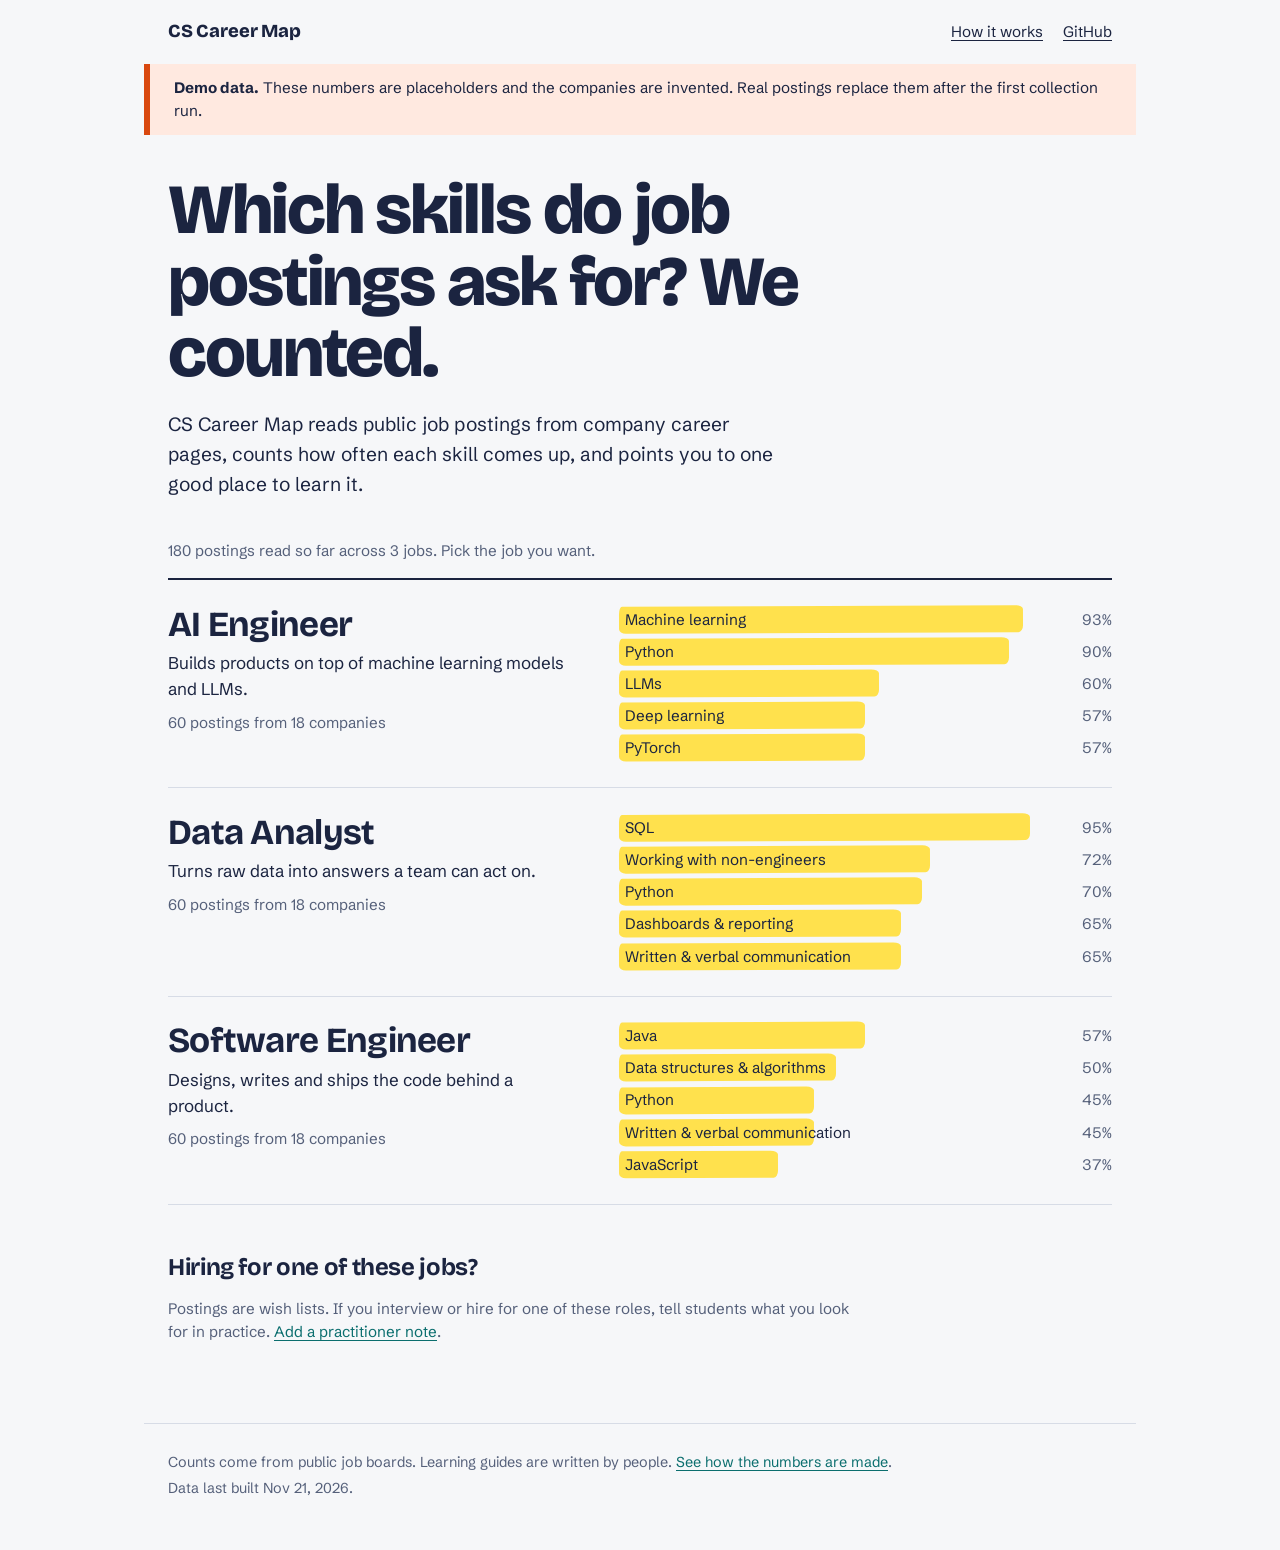
==== docs/index.html @ 04bcc6b8 "First version: collector, site, coach skill, docs Site shows labeled demo data until the first real " ====
<!DOCTYPE html>
<html lang="en">
<head>
<meta charset="utf-8">
<meta name="viewport" content="width=device-width, initial-scale=1">
<title>CS Career Map</title>
<meta name="description" content="Which skills do job postings ask for? Counted from public company job boards, with one good place to learn each skill.">
<link rel="icon" href="data:image/svg+xml,%3Csvg xmlns='http://www.w3.org/2000/svg' viewBox='0 0 32 32'%3E%3Crect width='32' height='32' rx='6' fill='%231b2440'/%3E%3Crect x='6' y='9' width='20' height='5' rx='2' fill='%23ffe14d'/%3E%3Crect x='6' y='18' width='12' height='5' rx='2' fill='%23ffe14d'/%3E%3C/svg%3E">
<link rel="preconnect" href="https://fonts.googleapis.com">
<link rel="preconnect" href="https://fonts.gstatic.com" crossorigin>
<link href="https://fonts.googleapis.com/css2?family=Bricolage+Grotesque:opsz,wght@12..96,500;12..96,700;12..96,800&family=Schibsted+Grotesk:wght@400;500;700&display=swap" rel="stylesheet">
<link rel="stylesheet" href="styles.css">
</head>
<body>
<a class="skip" href="#main">Skip to content</a>
<header class="top">
  <a class="brand" href="#home">CS Career Map</a>
  <nav aria-label="Site">
    <a href="#how-it-works">How it works</a>
    <a id="repo-link" href="https://github.com/EmmaZhao422/cs-career-map">GitHub</a>
  </nav>
</header>
<div id="demo-banner" class="demo" hidden>
  <strong>Demo data.</strong> These numbers are placeholders and the companies are invented.
  Real postings replace them after the first collection run.
</div>
<main id="main" tabindex="-1">
  <p class="loading">Loading the map…</p>
</main>
<footer class="foot">
  <p>Counts come from public job boards. Learning guides are written by people.
     <a href="#how-it-works">See how the numbers are made</a>.</p>
  <p id="updated"></p>
</footer>
<script src="app.js"></script>
</body>
</html>
---- docs/styles.css ----
:root {
  --paper: #f6f7f9;
  --sheet: #ffffff;
  --ink: #1b2440;
  --soft: #55607a;
  --rule: #d7dce6;
  --marker: #ffe14d;
  --marker-dim: #fff3ad;
  --teal: #0b6e6e;
  --warn-bg: #ffe9e0;
  --display: "Bricolage Grotesque", "Schibsted Grotesk", system-ui, sans-serif;
  --body: "Schibsted Grotesk", system-ui, -apple-system, "Segoe UI", sans-serif;
  --measure: 62rem;
}

* { box-sizing: border-box; }
html { -webkit-text-size-adjust: 100%; }
body {
  margin: 0;
  background: var(--paper);
  color: var(--ink);
  font: 400 1.0625rem/1.55 var(--body);
}
a { color: var(--teal); text-underline-offset: 0.18em; }
a:hover { text-decoration-thickness: 2px; }
:focus-visible { outline: 3px solid var(--teal); outline-offset: 3px; border-radius: 2px; }
[hidden] { display: none !important; }

.skip { position: absolute; left: -999px; top: 0; background: var(--ink); color: #fff; padding: 0.5rem 1rem; }
.skip:focus { left: 0; z-index: 10; }

.top, main, .foot, .demo { max-width: var(--measure); margin-inline: auto; padding-inline: 1.5rem; }
.top { display: flex; justify-content: space-between; align-items: baseline; gap: 1rem; padding-block: 1.25rem; }
.brand { font: 800 1.15rem/1 var(--display); color: var(--ink); text-decoration: none; letter-spacing: -0.01em; }
.top nav { display: flex; gap: 1.25rem; font-size: 0.95rem; }
.top nav a { color: var(--ink); }

.demo {
  background: var(--warn-bg);
  border-left: 6px solid #d9480f;
  padding-block: 0.75rem;
  font-size: 0.95rem;
}

main { padding-block: 2.5rem 4rem; min-height: 60vh; }
main:focus { outline: none; }
.loading, .error { color: var(--soft); }

/* ---------- type ---------- */
h1 { font: 800 clamp(2.3rem, 6.2vw, 4.4rem)/1.02 var(--display); letter-spacing: -0.03em; margin: 0 0 1.25rem; max-width: 16ch; }
h1.role-title { max-width: none; }
h2 { font: 700 1.5rem/1.2 var(--display); letter-spacing: -0.015em; margin: 3rem 0 0.5rem; }
h3 { font: 700 1rem/1.3 var(--body); margin: 1.25rem 0 0.25rem; }
.lede { font-size: 1.2rem; max-width: 38rem; margin: 0 0 2.5rem; color: var(--ink); }
.note { color: var(--soft); font-size: 0.95rem; max-width: 44rem; }
.back { display: inline-block; margin-bottom: 1.5rem; font-size: 0.95rem; }

/* the marker stroke: its width is the share of postings */
.stroke {
  background: var(--marker);
  border-radius: 0.2em 0.5em 0.3em 0.45em / 0.5em 0.25em 0.45em 0.3em;
  transform: rotate(-0.25deg);
}

/* ---------- home: job list ---------- */
.jobs { list-style: none; margin: 0; padding: 0; border-top: 2px solid var(--ink); }
.jobs li { border-bottom: 1px solid var(--rule); }
.job { display: grid; grid-template-columns: minmax(0, 5fr) minmax(0, 6fr); gap: 1rem 2.5rem; padding: 1.6rem 0; color: inherit; text-decoration: none; }
.job:hover .job-name { text-decoration: underline; text-decoration-thickness: 3px; text-underline-offset: 0.15em; }
.job-name { font: 700 clamp(1.6rem, 3.4vw, 2.2rem)/1.1 var(--display); letter-spacing: -0.02em; margin: 0 0 0.35rem; }
.job-blurb { margin: 0 0 0.5rem; }
.job-count { margin: 0; color: var(--soft); font-size: 0.95rem; }
.mini { list-style: none; margin: 0; padding: 0; display: grid; gap: 0.3rem; align-content: center; }
.mini li { border: 0; display: grid; grid-template-columns: minmax(0, 1fr) 3rem; gap: 0.75rem; align-items: center; font-size: 0.95rem; }
.mini .track { position: relative; display: block; padding: 0.12rem 0.4rem; }
.mini .stroke { position: absolute; inset: 0 auto 0 0; }
.mini .name { position: relative; }
.mini .pct { color: var(--soft); font-variant-numeric: tabular-nums; text-align: right; }

/* ---------- role page ---------- */
.summary { font-size: 1.15rem; max-width: 44rem; margin: 0 0 1.5rem; }
.controls { display: flex; flex-wrap: wrap; gap: 0.75rem 2rem; align-items: center; margin: 1.5rem 0 0.5rem; }
.seg { display: inline-flex; border: 2px solid var(--ink); border-radius: 999px; overflow: hidden; }
.seg button { font: 500 0.95rem/1 var(--body); color: var(--ink); background: transparent; border: 0; padding: 0.55rem 1rem; cursor: pointer; }
.seg button[aria-pressed="true"] { background: var(--ink); color: #fff; }
.chips { display: flex; flex-wrap: wrap; gap: 0.4rem; }
.chips button { font: 500 0.9rem/1 var(--body); color: var(--ink); background: var(--sheet); border: 1px solid var(--rule); border-radius: 999px; padding: 0.45rem 0.8rem; cursor: pointer; }
.chips button[aria-pressed="true"] { border-color: var(--ink); box-shadow: inset 0 0 0 1px var(--ink); }

.band h2 { display: flex; flex-wrap: wrap; align-items: baseline; gap: 0.75rem; border-bottom: 2px solid var(--ink); padding-bottom: 0.4rem; }
.band h2 small { font: 400 0.95rem/1.3 var(--body); color: var(--soft); letter-spacing: 0; }
.skills { list-style: none; margin: 0; padding: 0; }
.skills > li { border-bottom: 1px solid var(--rule); }
.skill-btn {
  position: relative; display: grid; grid-template-columns: minmax(0, 1fr) auto; align-items: center; gap: 1rem;
  width: 100%; padding: 0.7rem 0.5rem; background: transparent; border: 0; color: inherit; font: inherit; text-align: left; cursor: pointer;
}
.skill-btn .track { position: relative; min-height: 2.1rem; display: flex; align-items: center; }
.skill-btn .stroke { position: absolute; inset: 0.1rem auto 0.1rem 0; min-width: 0.5rem; transition: width 0.35s ease; }
.skill-btn .name { position: relative; font: 700 1.15rem/1.2 var(--display); padding-left: 0.5rem; }
.skill-btn .tally { font-size: 0.95rem; color: var(--soft); font-variant-numeric: tabular-nums; white-space: nowrap; }
.skill-btn .tally b { color: var(--ink); font-weight: 700; }
.skill-btn:hover .name { text-decoration: underline; }
.skill-btn[aria-expanded="true"] .stroke { background: var(--marker); }
.rare .stroke { background: var(--marker-dim); }

.detail { background: var(--sheet); border: 1px solid var(--rule); border-radius: 6px; margin: 0.25rem 0 1.25rem; padding: 0.5rem 1.25rem 1.25rem; max-width: 46rem; }
.detail p { margin: 0.2rem 0 0; }
.detail ul { margin: 0.2rem 0 0; padding-left: 1.1rem; }
.detail li { border: 0; margin: 0.2rem 0; }
.detail .by { color: var(--soft); font-size: 0.9rem; }
.detail .evidence { color: var(--soft); font-size: 0.95rem; margin-top: 0.75rem; }
.detail .ask { margin-top: 1.1rem; font-size: 0.95rem; }
.prereq { font: inherit; color: var(--teal); background: none; border: 0; padding: 0; text-decoration: underline; text-underline-offset: 0.18em; cursor: pointer; }
blockquote { margin: 0.5rem 0 0; padding-left: 0.9rem; border-left: 4px solid var(--marker); }
blockquote footer { color: var(--soft); font-size: 0.9rem; }

details { margin-top: 1rem; }
summary { cursor: pointer; font-weight: 700; }
.sources { columns: 14rem; column-gap: 2rem; list-style: none; padding: 0; margin: 0.75rem 0 0; font-size: 0.95rem; }
.sources li { break-inside: avoid; padding: 0.15rem 0; }
.sources .n { color: var(--soft); font-variant-numeric: tabular-nums; }
.postings { list-style: none; padding: 0; margin: 0.75rem 0 0; font-size: 0.95rem; max-width: 46rem; }
.postings li { padding: 0.3rem 0; border-bottom: 1px solid var(--rule); }
.postings .where { color: var(--soft); }

.steps { max-width: 44rem; padding-left: 1.25rem; }
.steps li { margin: 0.5rem 0; }
.plain { max-width: 44rem; padding-left: 1.1rem; }
.plain li { margin: 0.4rem 0; }

.foot { border-top: 1px solid var(--rule); padding-block: 1.5rem 3rem; color: var(--soft); font-size: 0.9rem; }
.foot p { margin: 0.2rem 0; }

@media (max-width: 720px) {
  body { font-size: 1rem; }
  .job { grid-template-columns: 1fr; padding: 1.25rem 0; }
  .skill-btn { grid-template-columns: 1fr; gap: 0.1rem; }
  .skill-btn .tally { padding-left: 0.5rem; white-space: normal; }
  .detail { padding-inline: 1rem; }
}
@media (prefers-reduced-motion: reduce) {
  .skill-btn .stroke { transition: none; }
  html { scroll-behavior: auto; }
}
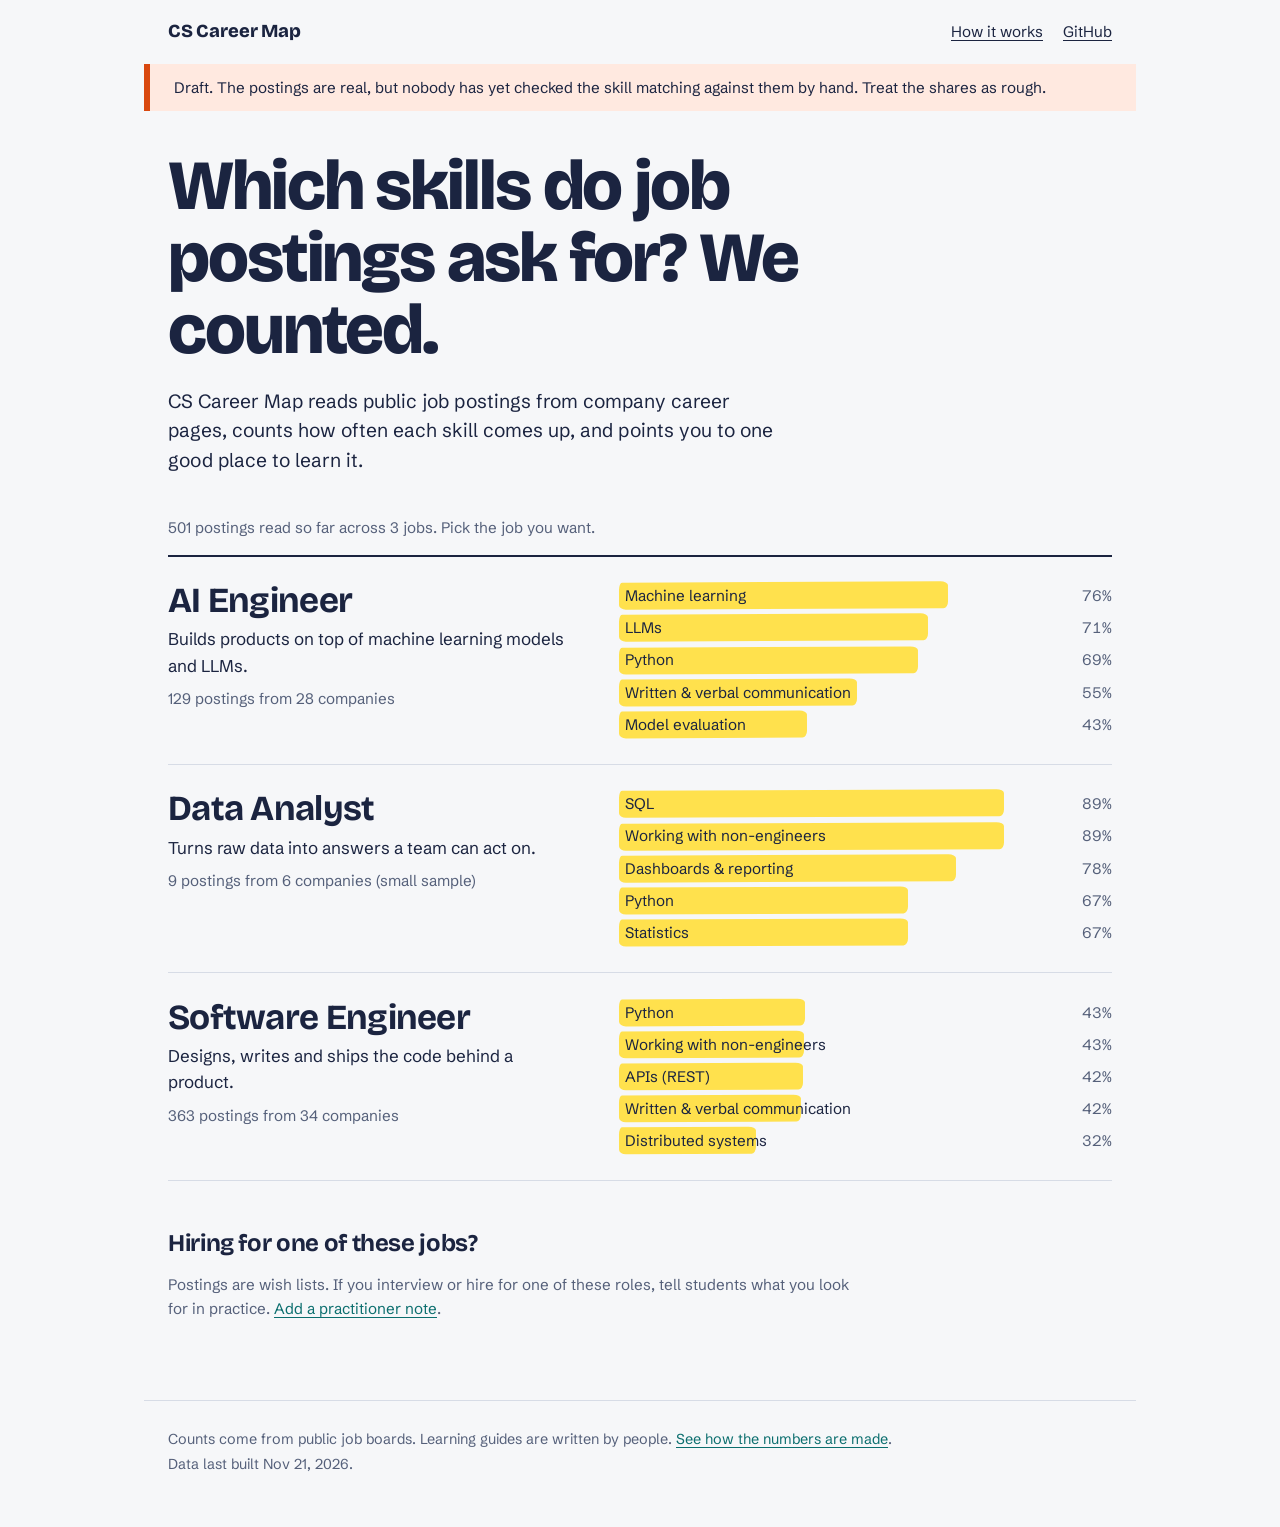
==== commit 74433fd0: "Tighten title rules after the first real run; count each job once; add draft notice - Data Analyst n" ====
--- a/docs/index.html
+++ b/docs/index.html
@@ -20,10 +20,7 @@
     <a id="repo-link" href="https://github.com/EmmaZhao422/cs-career-map">GitHub</a>
   </nav>
 </header>
-<div id="demo-banner" class="demo" hidden>
-  <strong>Demo data.</strong> These numbers are placeholders and the companies are invented.
-  Real postings replace them after the first collection run.
-</div>
+<div id="demo-banner" class="demo" role="note" hidden></div>
 <main id="main" tabindex="-1">
   <p class="loading">Loading the map…</p>
 </main>
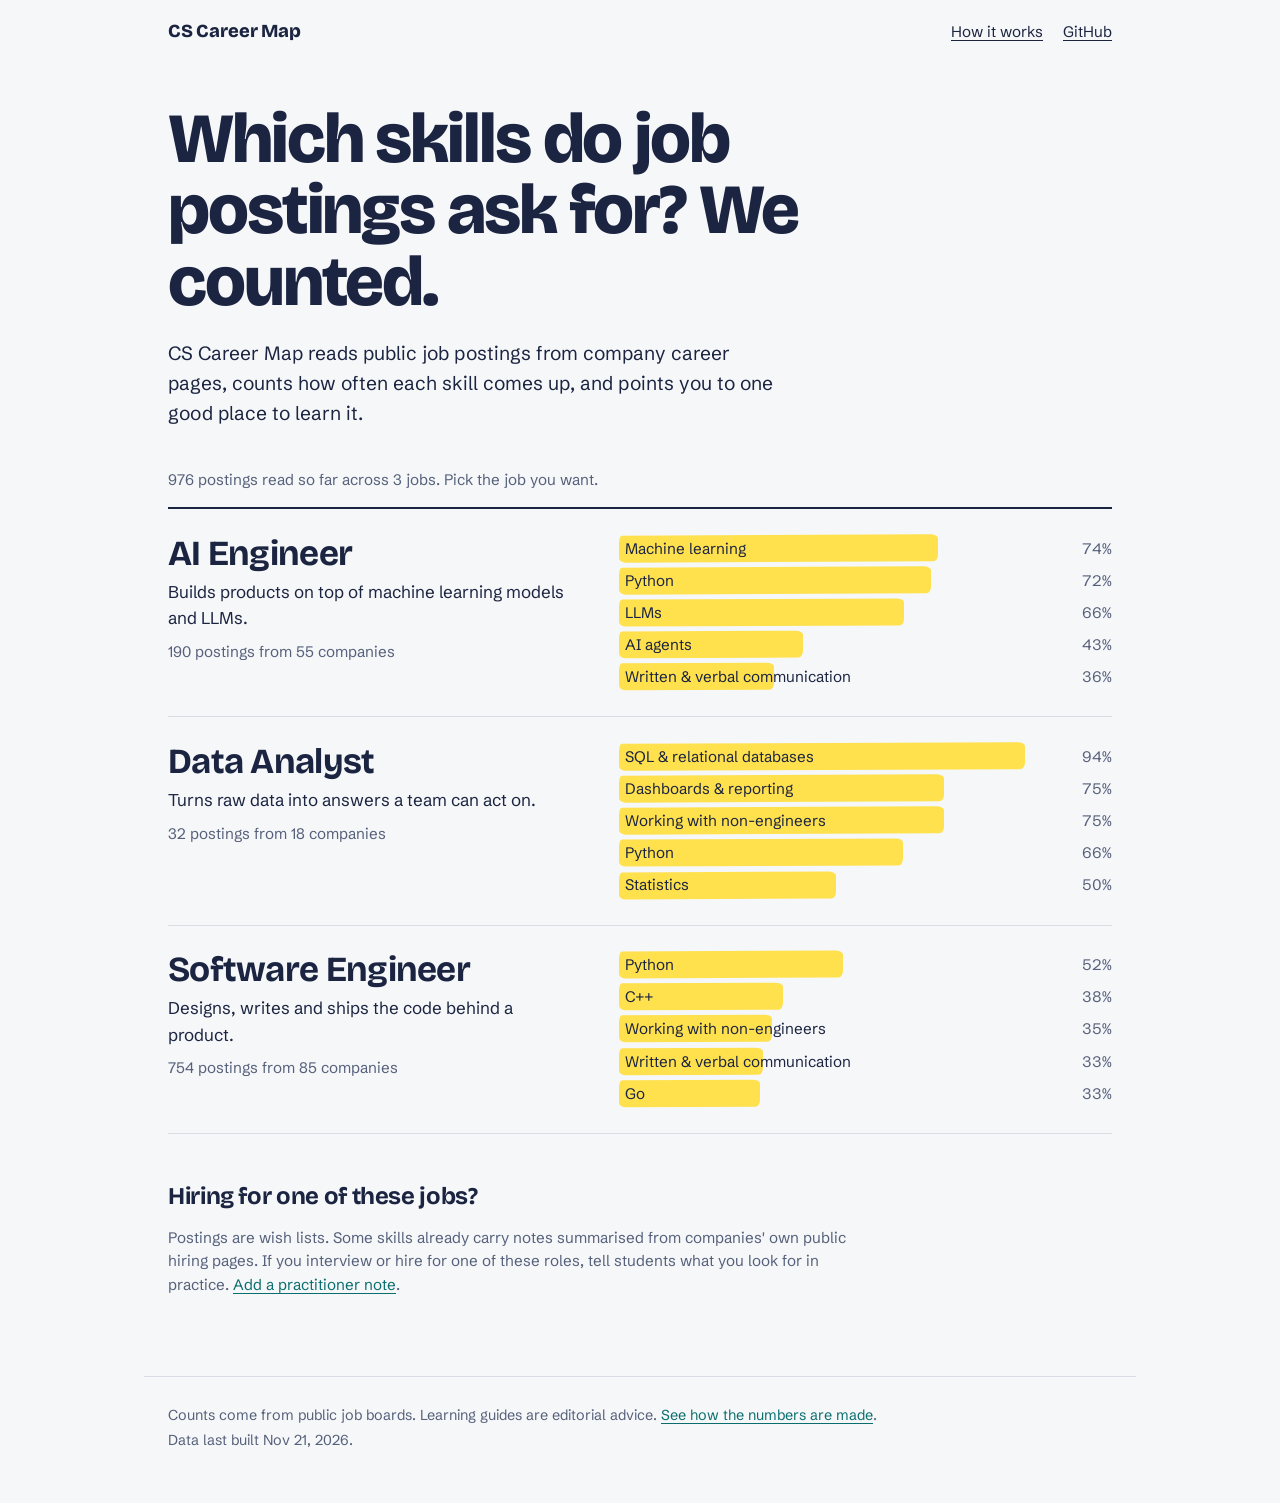
==== commit fe0194ea: "Guides for all 72 skills, hiring-side notes from public pages, coach skill fixes - 36 new learning g" ====
--- a/docs/index.html
+++ b/docs/index.html
@@ -25,7 +25,7 @@
   <p class="loading">Loading the map…</p>
 </main>
 <footer class="foot">
-  <p>Counts come from public job boards. Learning guides are written by people.
+  <p>Counts come from public job boards. Learning guides are editorial advice.
      <a href="#how-it-works">See how the numbers are made</a>.</p>
   <p id="updated"></p>
 </footer>
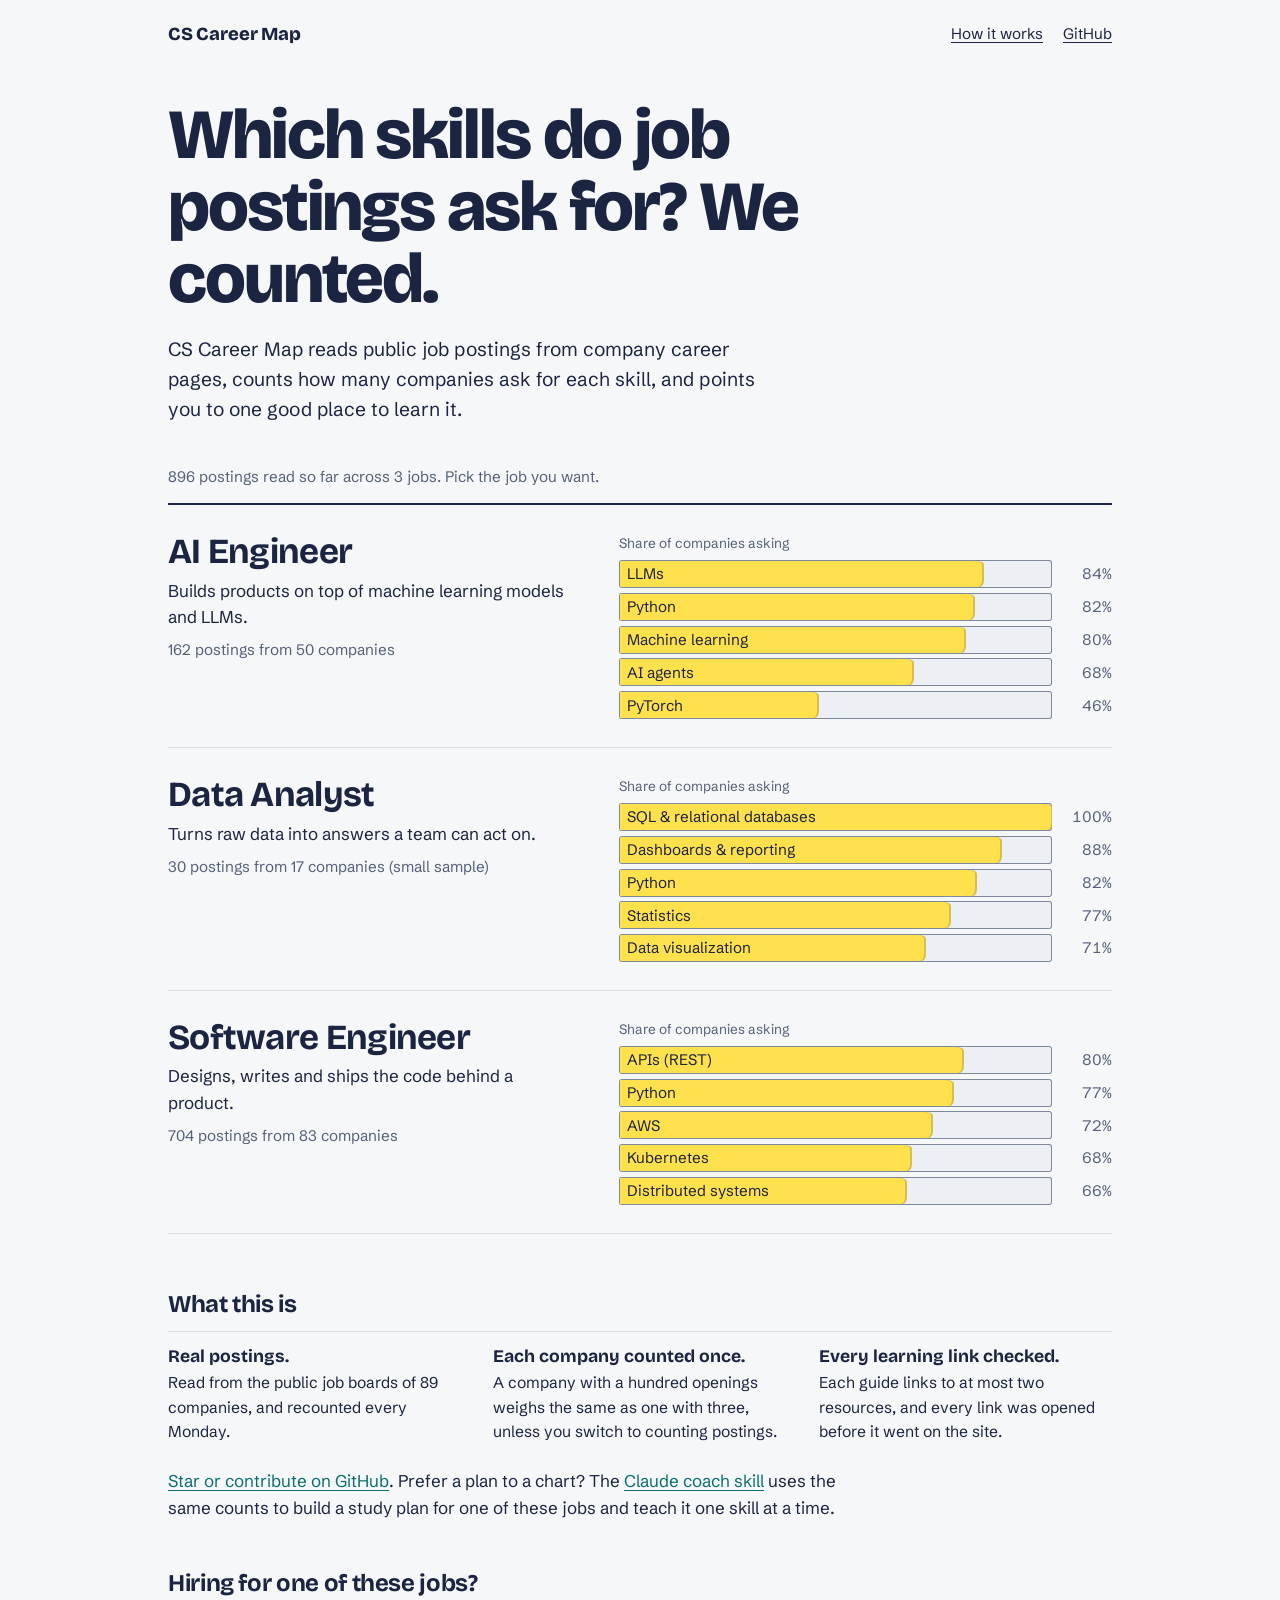
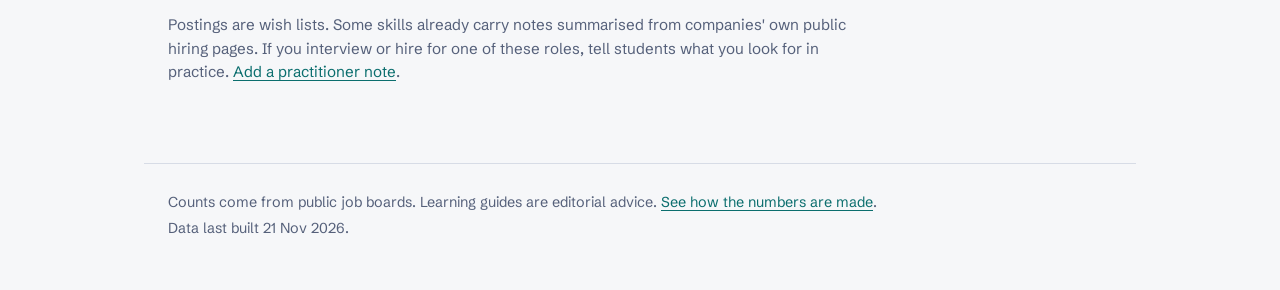
==== commit 2afb64aa: "Independent review, round one: count each company once; fix titles, patterns, site usability Data an" ====
--- a/docs/index.html
+++ b/docs/index.html
@@ -5,11 +5,27 @@
 <meta name="viewport" content="width=device-width, initial-scale=1">
 <title>CS Career Map</title>
 <meta name="description" content="Which skills do job postings ask for? Counted from public company job boards, with one good place to learn each skill.">
+<meta name="theme-color" content="#f6f7f9">
+<link rel="canonical" href="https://emmazhao422.github.io/cs-career-map/">
+<meta property="og:type" content="website">
+<meta property="og:site_name" content="CS Career Map">
+<meta property="og:title" content="CS Career Map: which skills do job postings ask for?">
+<meta property="og:description" content="For Software Engineer, AI Engineer and Data Analyst jobs: how many companies ask for each skill, counted from real postings, with one checked place to learn it.">
+<meta property="og:url" content="https://emmazhao422.github.io/cs-career-map/">
+<meta property="og:image" content="https://emmazhao422.github.io/cs-career-map/og.png">
+<meta property="og:image:width" content="1200">
+<meta property="og:image:height" content="630">
+<meta property="og:image:alt" content="CS Career Map: Which skills do job postings ask for? We counted.">
+<meta name="twitter:card" content="summary_large_image">
+<meta name="twitter:title" content="CS Career Map: which skills do job postings ask for?">
+<meta name="twitter:description" content="How many companies ask for each skill, counted from real job postings, with one checked place to learn it.">
+<meta name="twitter:image" content="https://emmazhao422.github.io/cs-career-map/og.png">
 <link rel="icon" href="data:image/svg+xml,%3Csvg xmlns='http://www.w3.org/2000/svg' viewBox='0 0 32 32'%3E%3Crect width='32' height='32' rx='6' fill='%231b2440'/%3E%3Crect x='6' y='9' width='20' height='5' rx='2' fill='%23ffe14d'/%3E%3Crect x='6' y='18' width='12' height='5' rx='2' fill='%23ffe14d'/%3E%3C/svg%3E">
 <link rel="preconnect" href="https://fonts.googleapis.com">
 <link rel="preconnect" href="https://fonts.gstatic.com" crossorigin>
 <link href="https://fonts.googleapis.com/css2?family=Bricolage+Grotesque:opsz,wght@12..96,500;12..96,700;12..96,800&family=Schibsted+Grotesk:wght@400;500;700&display=swap" rel="stylesheet">
 <link rel="stylesheet" href="styles.css">
+<noscript><style>.loading { display: none; }</style></noscript>
 </head>
 <body>
 <a class="skip" href="#main">Skip to content</a>
@@ -22,6 +38,7 @@
 </header>
 <div id="demo-banner" class="demo" role="note" hidden></div>
 <main id="main" tabindex="-1">
+  <noscript><p class="error">This site needs JavaScript to show the counts. The data itself is plain JSON in the <a href="https://github.com/EmmaZhao422/cs-career-map/tree/main/docs/data">repository</a>.</p></noscript>
   <p class="loading">Loading the map…</p>
 </main>
 <footer class="foot">
--- a/docs/styles.css
+++ b/docs/styles.css
@@ -4,8 +4,10 @@
   --ink: #1b2440;
   --soft: #55607a;
   --rule: #d7dce6;
+  --track: #eceff3;
+  --track-line: #7f899c; /* 3.3:1 against the paper */
   --marker: #ffe14d;
-  --marker-dim: #fff3ad;
+  --marker-dim: #fff0a0;
   --teal: #0b6e6e;
   --warn-bg: #ffe9e0;
   --display: "Bricolage Grotesque", "Schibsted Grotesk", system-ui, sans-serif;
@@ -26,14 +28,15 @@
 :focus-visible { outline: 3px solid var(--teal); outline-offset: 3px; border-radius: 2px; }
 [hidden] { display: none !important; }
 
-.skip { position: absolute; left: -999px; top: 0; background: var(--ink); color: #fff; padding: 0.5rem 1rem; }
+.skip { position: absolute; left: -999px; top: 0; background: var(--ink); color: #fff; padding: 0.75rem 1rem; }
 .skip:focus { left: 0; z-index: 10; }
 
 .top, main, .foot, .demo { max-width: var(--measure); margin-inline: auto; padding-inline: 1.5rem; }
-.top { display: flex; justify-content: space-between; align-items: baseline; gap: 1rem; padding-block: 1.25rem; }
+.top { display: flex; justify-content: space-between; align-items: center; gap: 1rem; padding-block: 1rem; }
 .brand { font: 800 1.15rem/1 var(--display); color: var(--ink); text-decoration: none; letter-spacing: -0.01em; }
 .top nav { display: flex; gap: 1.25rem; font-size: 0.95rem; }
 .top nav a { color: var(--ink); }
+.top a { display: inline-flex; align-items: center; min-height: 2.25rem; }
 
 .demo {
   background: var(--warn-bg);
@@ -42,7 +45,7 @@
   font-size: 0.95rem;
 }
 
-main { padding-block: 2.5rem 4rem; min-height: 60vh; }
+main { padding-block: 2rem 4rem; min-height: 60vh; }
 main:focus { outline: none; }
 .loading, .error { color: var(--soft); }
 
@@ -53,75 +56,120 @@
 h3 { font: 700 1rem/1.3 var(--body); margin: 1.25rem 0 0.25rem; }
 .lede { font-size: 1.2rem; max-width: 38rem; margin: 0 0 2.5rem; color: var(--ink); }
 .note { color: var(--soft); font-size: 0.95rem; max-width: 44rem; }
-.back { display: inline-block; margin-bottom: 1.5rem; font-size: 0.95rem; }
-
-/* the marker stroke: its width is the share of postings */
+.back { display: inline-flex; align-items: center; min-height: 2.25rem; margin-bottom: 1rem; font-size: 0.95rem; }
+
+/* ---------- the bar: a pale full-width track with the marker stroke inside ---------- */
+.bar {
+  position: relative; display: flex; align-items: center;
+  background: var(--track);
+  box-shadow: inset 0 0 0 1px var(--track-line);
+  border-radius: 3px;
+  overflow: hidden;
+}
+/* the marker stroke: its width is the share */
 .stroke {
+  position: absolute; left: 1px; top: 1px; bottom: 1px;
   background: var(--marker);
-  border-radius: 0.2em 0.5em 0.3em 0.45em / 0.5em 0.25em 0.45em 0.3em;
-  transform: rotate(-0.25deg);
-}
+  border-radius: 1px 0.5em 0.3em 1px / 1px 0.25em 0.45em 1px;
+  box-shadow: inset -2px 0 0 rgba(27, 36, 64, 0.18);
+}
+.bar .name { position: relative; color: var(--ink); }
 
 /* ---------- home: job list ---------- */
 .jobs { list-style: none; margin: 0; padding: 0; border-top: 2px solid var(--ink); }
-.jobs li { border-bottom: 1px solid var(--rule); }
-.job { display: grid; grid-template-columns: minmax(0, 5fr) minmax(0, 6fr); gap: 1rem 2.5rem; padding: 1.6rem 0; color: inherit; text-decoration: none; }
+.jobs > li { border-bottom: 1px solid var(--rule); }
+.job { display: grid; grid-template-columns: minmax(0, 5fr) minmax(0, 6fr); gap: 1rem 2.5rem; padding: 1.75rem 0; color: inherit; text-decoration: none; }
 .job:hover .job-name { text-decoration: underline; text-decoration-thickness: 3px; text-underline-offset: 0.15em; }
 .job-name { font: 700 clamp(1.6rem, 3.4vw, 2.2rem)/1.1 var(--display); letter-spacing: -0.02em; margin: 0 0 0.35rem; }
 .job-blurb { margin: 0 0 0.5rem; }
 .job-count { margin: 0; color: var(--soft); font-size: 0.95rem; }
-.mini { list-style: none; margin: 0; padding: 0; display: grid; gap: 0.3rem; align-content: center; }
-.mini li { border: 0; display: grid; grid-template-columns: minmax(0, 1fr) 3rem; gap: 0.75rem; align-items: center; font-size: 0.95rem; }
-.mini .track { position: relative; display: block; padding: 0.12rem 0.4rem; }
-.mini .stroke { position: absolute; inset: 0 auto 0 0; }
-.mini .name { position: relative; }
+.mini-wrap { align-self: center; }
+.mini-label { margin: 0 0 0.35rem; color: var(--soft); font-size: 0.85rem; }
+.mini { list-style: none; margin: 0; padding: 0; display: grid; gap: 0.3rem; }
+.mini li { display: grid; grid-template-columns: minmax(0, 1fr) 3rem; gap: 0.75rem; align-items: center; font-size: 0.95rem; }
+.mini .bar { min-height: 1.75rem; }
+.mini .name { padding: 0 0.5rem; white-space: nowrap; overflow: hidden; text-overflow: ellipsis; }
 .mini .pct { color: var(--soft); font-variant-numeric: tabular-nums; text-align: right; }
+
+.about { margin-top: 3.5rem; }
+.facts { list-style: none; padding: 0; margin: 0.75rem 0 0; display: grid; grid-template-columns: repeat(3, minmax(0, 1fr)); gap: 0 2rem; border-top: 1px solid var(--rule); }
+.facts li { padding: 0.9rem 0 0; font-size: 0.98rem; }
+.facts b { display: block; font: 700 1.1rem/1.25 var(--display); margin-bottom: 0.2rem; }
+.about-links { margin: 1.5rem 0 0; max-width: 44rem; }
 
 /* ---------- role page ---------- */
 .summary { font-size: 1.15rem; max-width: 44rem; margin: 0 0 1.5rem; }
-.controls { display: flex; flex-wrap: wrap; gap: 0.75rem 2rem; align-items: center; margin: 1.5rem 0 0.5rem; }
+.controls { display: flex; flex-wrap: wrap; gap: 0.75rem 1rem; align-items: center; margin: 1.5rem 0 0.5rem; }
 .seg { display: inline-flex; border: 2px solid var(--ink); border-radius: 999px; overflow: hidden; }
-.seg button { font: 500 0.95rem/1 var(--body); color: var(--ink); background: transparent; border: 0; padding: 0.55rem 1rem; cursor: pointer; }
+.seg button { font: 500 0.95rem/1 var(--body); color: var(--ink); background: transparent; border: 0; padding: 0.6rem 1rem; cursor: pointer; }
+.seg button + button { border-left: 1px solid var(--ink); }
 .seg button[aria-pressed="true"] { background: var(--ink); color: #fff; }
-.chips { display: flex; flex-wrap: wrap; gap: 0.4rem; }
+.seg button:focus-visible { outline-offset: -5px; outline-color: var(--marker); }
+.chips { display: flex; flex-wrap: wrap; gap: 0.4rem; flex-basis: 100%; }
 .chips button { font: 500 0.9rem/1 var(--body); color: var(--ink); background: var(--sheet); border: 1px solid var(--rule); border-radius: 999px; padding: 0.45rem 0.8rem; cursor: pointer; }
 .chips button[aria-pressed="true"] { border-color: var(--ink); box-shadow: inset 0 0 0 1px var(--ink); }
-
-.band h2 { display: flex; flex-wrap: wrap; align-items: baseline; gap: 0.75rem; border-bottom: 2px solid var(--ink); padding-bottom: 0.4rem; }
+.status { color: var(--soft); font-size: 0.95rem; max-width: 44rem; margin: 0.75rem 0 0; }
+.status p { margin: 0; }
+.status .warn { color: var(--ink); background: var(--warn-bg); border-left: 4px solid #d9480f; padding: 0.5rem 0.75rem; margin-top: 0.6rem; }
+
+/* start here */
+.start h2 { border-bottom: 2px solid var(--ink); padding-bottom: 0.4rem; margin-bottom: 0.25rem; }
+.start > .note { margin: 0.5rem 0 0.75rem; }
+.start-list { list-style: none; counter-reset: step; margin: 0; padding: 0; display: grid; grid-template-columns: repeat(3, minmax(0, 1fr)); gap: 0 2rem; }
+.start-list li { counter-increment: step; display: grid; align-content: start; grid-template-columns: 2rem minmax(0, 1fr); column-gap: 0.25rem; padding: 0.8rem 0; border-bottom: 1px solid var(--rule); }
+.start-list li::before { content: counter(step); grid-row: span 2; font: 800 1.5rem/1 var(--display); color: var(--ink); padding-top: 0.05rem; }
+.start-name { font: 700 1.1rem/1.25 var(--display); }
+.start-name.plain { color: var(--ink); }
+.start-list .why { color: var(--soft); font-size: 0.9rem; }
+
+.band h2 { display: flex; flex-wrap: wrap; align-items: baseline; gap: 0.25rem 0.75rem; border-bottom: 2px solid var(--ink); padding-bottom: 0.4rem; }
 .band h2 small { font: 400 0.95rem/1.3 var(--body); color: var(--soft); letter-spacing: 0; }
+.band.people > .note { margin: 0.5rem 0 0.25rem; }
 .skills { list-style: none; margin: 0; padding: 0; }
-.skills > li { border-bottom: 1px solid var(--rule); }
+.skills > li { border-bottom: 1px solid var(--rule); scroll-margin-top: 1rem; }
 .skill-btn {
-  position: relative; display: grid; grid-template-columns: minmax(0, 1fr) auto; align-items: center; gap: 1rem;
-  width: 100%; padding: 0.7rem 0.5rem; background: transparent; border: 0; color: inherit; font: inherit; text-align: left; cursor: pointer;
-}
-.skill-btn .track { position: relative; min-height: 2.1rem; display: flex; align-items: center; }
-.skill-btn .stroke { position: absolute; inset: 0.1rem auto 0.1rem 0; min-width: 0.5rem; transition: width 0.35s ease; }
-.skill-btn .name { position: relative; font: 700 1.15rem/1.2 var(--display); padding-left: 0.5rem; }
-.skill-btn .tally { font-size: 0.95rem; color: var(--soft); font-variant-numeric: tabular-nums; white-space: nowrap; }
+  display: grid; grid-template-columns: minmax(0, 1fr) 14rem; align-items: center; gap: 1.25rem;
+  width: 100%; padding: 0.6rem 0; background: transparent; border: 0; color: inherit; font: inherit; text-align: left; cursor: pointer;
+  scroll-margin-top: 1rem;
+}
+.skill-btn .bar { min-height: 2.3rem; }
+.skill-btn .stroke { transition: width 0.35s ease; }
+.skill-btn .name { font: 700 1.1rem/1.2 var(--display); padding: 0.35rem 0.6rem; }
+.skill-btn .tally { font-size: 0.95rem; color: var(--soft); font-variant-numeric: tabular-nums; display: flex; justify-content: space-between; gap: 0.5rem; white-space: nowrap; }
 .skill-btn .tally b { color: var(--ink); font-weight: 700; }
+.skill-btn .tally .sep { position: absolute; width: 1px; height: 1px; overflow: hidden; clip: rect(0 0 0 0); }
+.skill-btn .tally .pct { color: var(--ink); font-weight: 500; min-width: 3.2ch; text-align: right; }
 .skill-btn:hover .name { text-decoration: underline; }
-.skill-btn[aria-expanded="true"] .stroke { background: var(--marker); }
-.rare .stroke { background: var(--marker-dim); }
-
-.detail { background: var(--sheet); border: 1px solid var(--rule); border-radius: 6px; margin: 0.25rem 0 1.25rem; padding: 0.5rem 1.25rem 1.25rem; max-width: 46rem; }
+.band.rare .stroke { background: var(--marker-dim); }
+.people .stroke { background: var(--marker-dim); }
+
+.more {
+  font: 500 0.95rem/1 var(--body); color: var(--ink); background: var(--sheet);
+  border: 1px solid var(--ink); border-radius: 999px; padding: 0.7rem 1.1rem; cursor: pointer; min-height: 2.75rem;
+}
+.more:hover { background: var(--paper); }
+.rare-toggle { margin: 1.25rem 0 0; }
+.band.rare h2 { margin-top: 1.5rem; }
+
+.detail { background: var(--sheet); border-left: 4px solid var(--marker); margin: 0.1rem 0 1.25rem; padding: 0.25rem 1.25rem 1.1rem; max-width: 46rem; }
 .detail p { margin: 0.2rem 0 0; }
 .detail ul { margin: 0.2rem 0 0; padding-left: 1.1rem; }
 .detail li { border: 0; margin: 0.2rem 0; }
 .detail .by { color: var(--soft); font-size: 0.9rem; }
-.detail .evidence { color: var(--soft); font-size: 0.95rem; margin-top: 0.75rem; }
-.detail .ask { margin-top: 1.1rem; font-size: 0.95rem; }
-.prereq { font: inherit; color: var(--teal); background: none; border: 0; padding: 0; text-decoration: underline; text-underline-offset: 0.18em; cursor: pointer; }
-blockquote { margin: 0.5rem 0 0; padding-left: 0.9rem; border-left: 4px solid var(--marker); }
+.detail p.by { margin-top: 0.3rem; }
+.detail .evidence { color: var(--soft); font-size: 0.95rem; margin-top: 1rem; padding-top: 0.75rem; border-top: 1px solid var(--rule); }
+.detail .ask { margin-top: 0.6rem; font-size: 0.95rem; }
+blockquote { margin: 0.5rem 0 0; padding-left: 0.9rem; border-left: 3px solid var(--rule); }
 blockquote footer { color: var(--soft); font-size: 0.9rem; }
 
+.sources-block { margin-top: 1rem; }
 details { margin-top: 1rem; }
-summary { cursor: pointer; font-weight: 700; }
+summary { cursor: pointer; font-weight: 700; padding: 0.4rem 0; }
 .sources { columns: 14rem; column-gap: 2rem; list-style: none; padding: 0; margin: 0.75rem 0 0; font-size: 0.95rem; }
 .sources li { break-inside: avoid; padding: 0.15rem 0; }
 .sources .n { color: var(--soft); font-variant-numeric: tabular-nums; }
-.postings { list-style: none; padding: 0; margin: 0.75rem 0 0; font-size: 0.95rem; max-width: 46rem; }
-.postings li { padding: 0.3rem 0; border-bottom: 1px solid var(--rule); }
+.postings { list-style: none; padding: 0; margin: 0.75rem 0 1rem; font-size: 0.95rem; max-width: 46rem; }
+.postings li { padding: 0.35rem 0; border-bottom: 1px solid var(--rule); }
 .postings .where { color: var(--soft); }
 
 .steps { max-width: 44rem; padding-left: 1.25rem; }
@@ -132,13 +180,38 @@
 .foot { border-top: 1px solid var(--rule); padding-block: 1.5rem 3rem; color: var(--soft); font-size: 0.9rem; }
 .foot p { margin: 0.2rem 0; }
 
+@media (max-width: 860px) {
+  .start-list { grid-template-columns: repeat(2, minmax(0, 1fr)); }
+}
+
 @media (max-width: 720px) {
   body { font-size: 1rem; }
+  .top, main, .foot, .demo { padding-inline: 1.1rem; }
+  main { padding-top: 1.25rem; }
   .job { grid-template-columns: 1fr; padding: 1.25rem 0; }
-  .skill-btn { grid-template-columns: 1fr; gap: 0.1rem; }
-  .skill-btn .tally { padding-left: 0.5rem; white-space: normal; }
+  .facts { grid-template-columns: 1fr; border-top: 0; }
+  .facts li { border-top: 1px solid var(--rule); padding: 0.8rem 0; }
+  .start-list { grid-template-columns: 1fr; }
+  .skill-btn { grid-template-columns: 1fr; gap: 0.3rem; padding: 0.7rem 0; }
+  .skill-btn .tally { justify-content: flex-start; padding-left: 0.1rem; }
+  .skill-btn .tally .sep { position: static; width: auto; height: auto; clip: auto; margin-left: -0.5rem; }
   .detail { padding-inline: 1rem; }
-}
+  .seg { width: 100%; }
+  .seg button { flex: 1 1 0; padding-inline: 0.5rem; font-size: 0.9rem; line-height: 1.15; }
+  .chips { flex-wrap: nowrap; overflow-x: auto; margin-inline: -1.1rem; padding: 0.1rem 1.1rem 0.4rem; scrollbar-width: thin; }
+  .chips button { flex: 0 0 auto; }
+}
+
+/* touch: tap targets at least 44px high */
+@media (max-width: 720px), (pointer: coarse) {
+  .top a, .back { min-height: 44px; }
+  .top nav a { padding-inline: 0.25rem; }
+  .seg button { min-height: 44px; }
+  .chips button { min-height: 44px; padding-inline: 0.95rem; }
+  .more { min-height: 44px; }
+  summary { padding-block: 0.65rem; }
+}
+
 @media (prefers-reduced-motion: reduce) {
   .skill-btn .stroke { transition: none; }
   html { scroll-behavior: auto; }
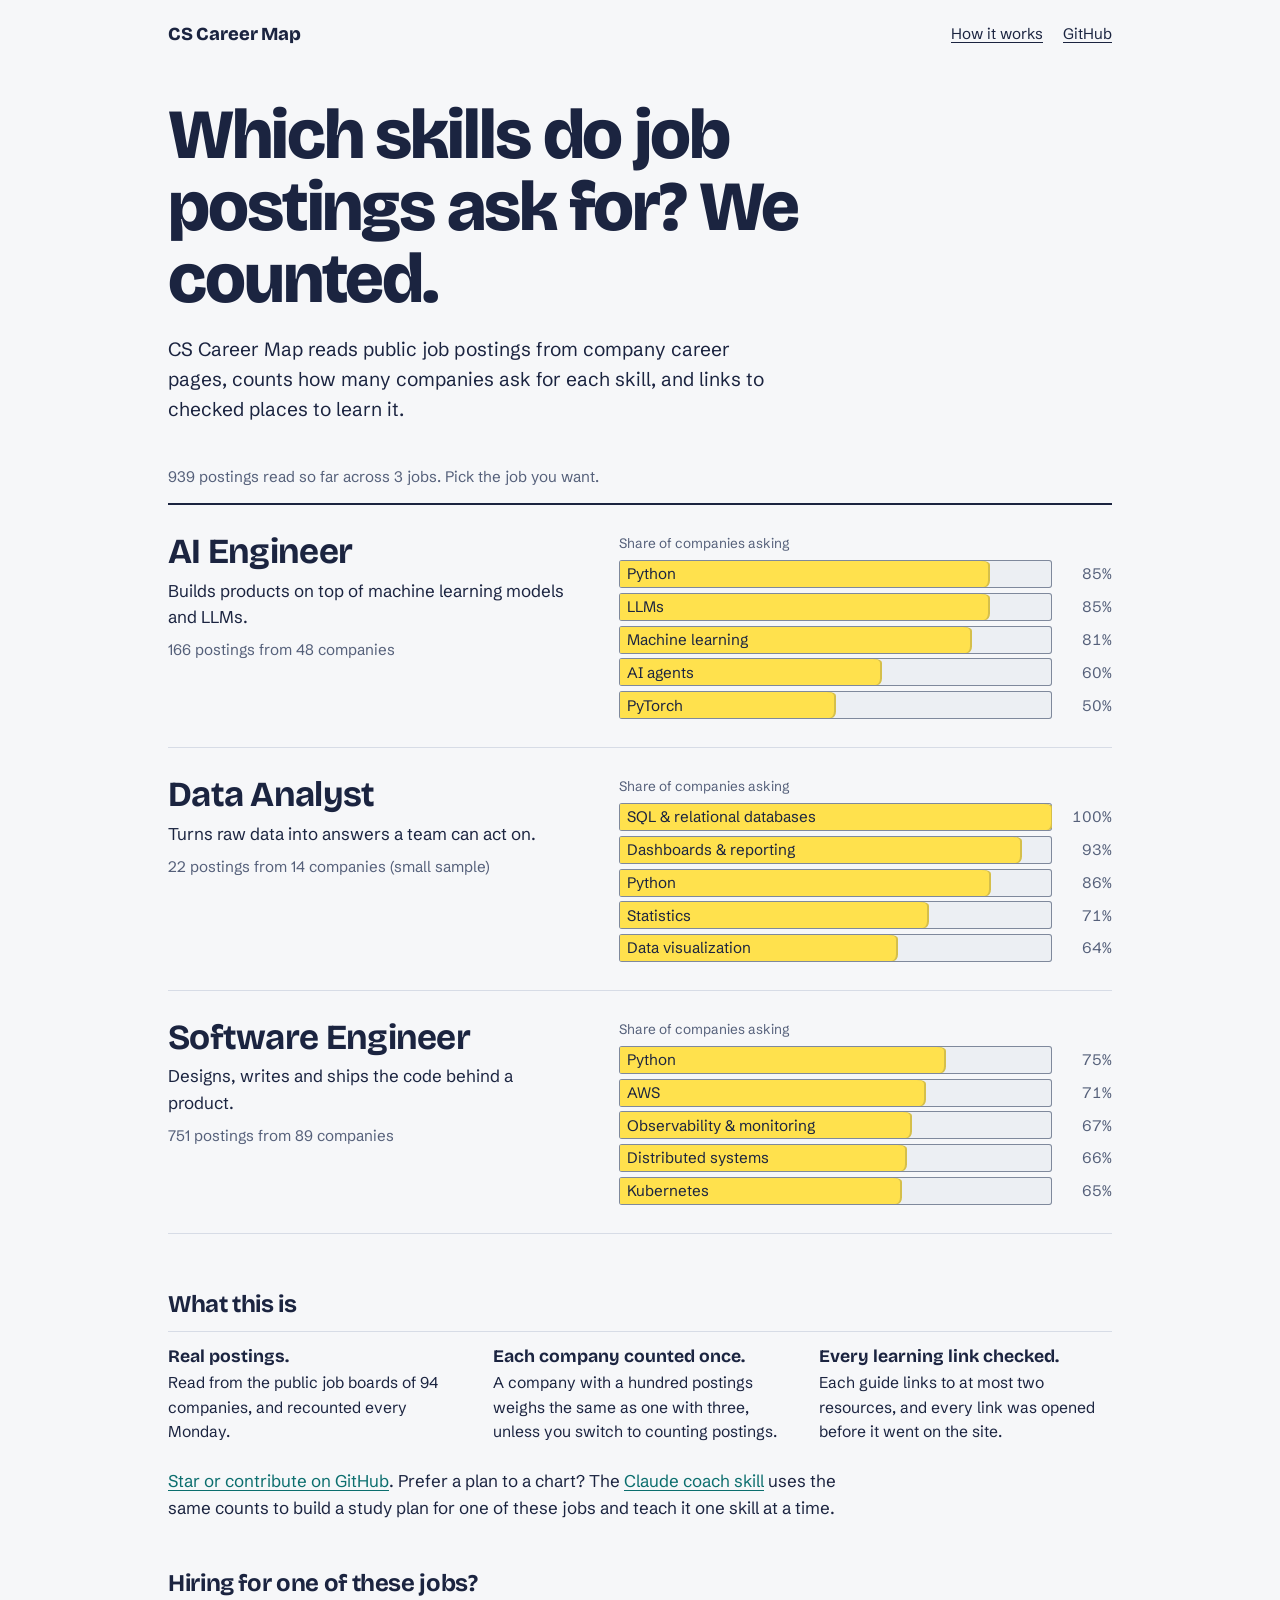
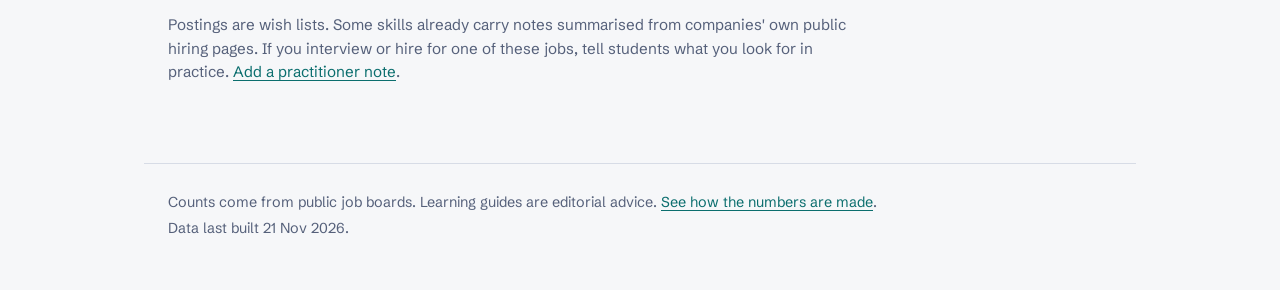
==== commit 2c688484: "Independent review, rounds two and three: start-here order, clearer pages, second matching audit - E" ====
--- a/docs/index.html
+++ b/docs/index.html
@@ -4,22 +4,23 @@
 <meta charset="utf-8">
 <meta name="viewport" content="width=device-width, initial-scale=1">
 <title>CS Career Map</title>
-<meta name="description" content="Which skills do job postings ask for? Counted from public company job boards, with one good place to learn each skill.">
+<meta name="description" content="Which skills do job postings ask for? Counted from public company job boards, with checked places to learn each skill.">
 <meta name="theme-color" content="#f6f7f9">
 <link rel="canonical" href="https://emmazhao422.github.io/cs-career-map/">
 <meta property="og:type" content="website">
 <meta property="og:site_name" content="CS Career Map">
 <meta property="og:title" content="CS Career Map: which skills do job postings ask for?">
-<meta property="og:description" content="For Software Engineer, AI Engineer and Data Analyst jobs: how many companies ask for each skill, counted from real postings, with one checked place to learn it.">
+<meta property="og:description" content="Which skills do job postings ask for? Counted from public company job boards, with checked places to learn each skill.">
 <meta property="og:url" content="https://emmazhao422.github.io/cs-career-map/">
 <meta property="og:image" content="https://emmazhao422.github.io/cs-career-map/og.png">
 <meta property="og:image:width" content="1200">
 <meta property="og:image:height" content="630">
-<meta property="og:image:alt" content="CS Career Map: Which skills do job postings ask for? We counted.">
+<meta property="og:image:alt" content="CS Career Map: skills counted from real job postings, by job">
 <meta name="twitter:card" content="summary_large_image">
 <meta name="twitter:title" content="CS Career Map: which skills do job postings ask for?">
-<meta name="twitter:description" content="How many companies ask for each skill, counted from real job postings, with one checked place to learn it.">
+<meta name="twitter:description" content="Which skills do job postings ask for? Counted from public company job boards, with checked places to learn each skill.">
 <meta name="twitter:image" content="https://emmazhao422.github.io/cs-career-map/og.png">
+<meta name="twitter:image:alt" content="CS Career Map: skills counted from real job postings, by job">
 <link rel="icon" href="data:image/svg+xml,%3Csvg xmlns='http://www.w3.org/2000/svg' viewBox='0 0 32 32'%3E%3Crect width='32' height='32' rx='6' fill='%231b2440'/%3E%3Crect x='6' y='9' width='20' height='5' rx='2' fill='%23ffe14d'/%3E%3Crect x='6' y='18' width='12' height='5' rx='2' fill='%23ffe14d'/%3E%3C/svg%3E">
 <link rel="preconnect" href="https://fonts.googleapis.com">
 <link rel="preconnect" href="https://fonts.gstatic.com" crossorigin>
--- a/docs/styles.css
+++ b/docs/styles.css
@@ -28,6 +28,7 @@
 :focus-visible { outline: 3px solid var(--teal); outline-offset: 3px; border-radius: 2px; }
 [hidden] { display: none !important; }
 
+.sr-only { position: absolute; width: 1px; height: 1px; margin: -1px; padding: 0; overflow: hidden; clip: rect(0 0 0 0); white-space: nowrap; border: 0; }
 .skip { position: absolute; left: -999px; top: 0; background: var(--ink); color: #fff; padding: 0.75rem 1rem; }
 .skip:focus { left: 0; z-index: 10; }
 
@@ -105,9 +106,12 @@
 .seg button + button { border-left: 1px solid var(--ink); }
 .seg button[aria-pressed="true"] { background: var(--ink); color: #fff; }
 .seg button:focus-visible { outline-offset: -5px; outline-color: var(--marker); }
-.chips { display: flex; flex-wrap: wrap; gap: 0.4rem; flex-basis: 100%; }
+.chip-row { display: flex; align-items: baseline; gap: 0.4rem 0.75rem; flex-basis: 100%; }
+.chip-label { font-size: 0.85rem; color: var(--soft); flex: 0 0 auto; }
+.chips { display: flex; flex-wrap: wrap; gap: 0.4rem; min-width: 0; }
 .chips button { font: 500 0.9rem/1 var(--body); color: var(--ink); background: var(--sheet); border: 1px solid var(--rule); border-radius: 999px; padding: 0.45rem 0.8rem; cursor: pointer; }
 .chips button[aria-pressed="true"] { border-color: var(--ink); box-shadow: inset 0 0 0 1px var(--ink); }
+.caveat { flex-basis: 100%; margin: 0; color: var(--soft); font-size: 0.85rem; }
 .status { color: var(--soft); font-size: 0.95rem; max-width: 44rem; margin: 0.75rem 0 0; }
 .status p { margin: 0; }
 .status .warn { color: var(--ink); background: var(--warn-bg); border-left: 4px solid #d9480f; padding: 0.5rem 0.75rem; margin-top: 0.6rem; }
@@ -193,12 +197,16 @@
   .facts li { border-top: 1px solid var(--rule); padding: 0.8rem 0; }
   .start-list { grid-template-columns: 1fr; }
   .skill-btn { grid-template-columns: 1fr; gap: 0.3rem; padding: 0.7rem 0; }
-  .skill-btn .tally { justify-content: flex-start; padding-left: 0.1rem; }
-  .skill-btn .tally .sep { position: static; width: auto; height: auto; clip: auto; margin-left: -0.5rem; }
+  .skill-btn .tally { display: block; padding-left: 0.1rem; }
+  .skill-btn .tally .sep { position: static; width: auto; height: auto; overflow: visible; clip: auto; font-variant-numeric: normal; }
+  .skill-btn .tally .pct { min-width: 0; }
   .detail { padding-inline: 1rem; }
   .seg { width: 100%; }
-  .seg button { flex: 1 1 0; padding-inline: 0.5rem; font-size: 0.9rem; line-height: 1.15; }
-  .chips { flex-wrap: nowrap; overflow-x: auto; margin-inline: -1.1rem; padding: 0.1rem 1.1rem 0.4rem; scrollbar-width: thin; }
+  .seg button { flex: 1 1 auto; padding-inline: 0.6rem; font-size: 0.875rem; line-height: 1.15; }
+  .controls { gap: 0.5rem; margin-top: 1rem; }
+  .summary { font-size: 1.05rem; margin-bottom: 1rem; }
+  .chip-row { align-items: center; gap: 0.5rem; }
+  .chips { flex: 1 1 auto; flex-wrap: nowrap; overflow-x: auto; margin-right: -1.1rem; padding: 0.3rem 1.1rem 0.3rem 0.1rem; scrollbar-width: thin; }
   .chips button { flex: 0 0 auto; }
 }
 
@@ -207,7 +215,12 @@
   .top a, .back { min-height: 44px; }
   .top nav a { padding-inline: 0.25rem; }
   .seg button { min-height: 44px; }
-  .chips button { min-height: 44px; padding-inline: 0.95rem; }
+  .chips button { min-height: 44px; padding-inline: 0.95rem; display: inline-flex; align-items: center; }
+  .start-name { display: inline-flex; align-items: center; min-height: 44px; }
+  .start-list li { padding: 0.2rem 0 0.6rem; }
+  .start-list li::before { align-self: start; padding-top: 0.6rem; }
+  .start-list .why { margin-top: -0.35rem; }
+  .detail a { display: inline-flex; align-items: center; min-height: 44px; }
   .more { min-height: 44px; }
   summary { padding-block: 0.65rem; }
 }
